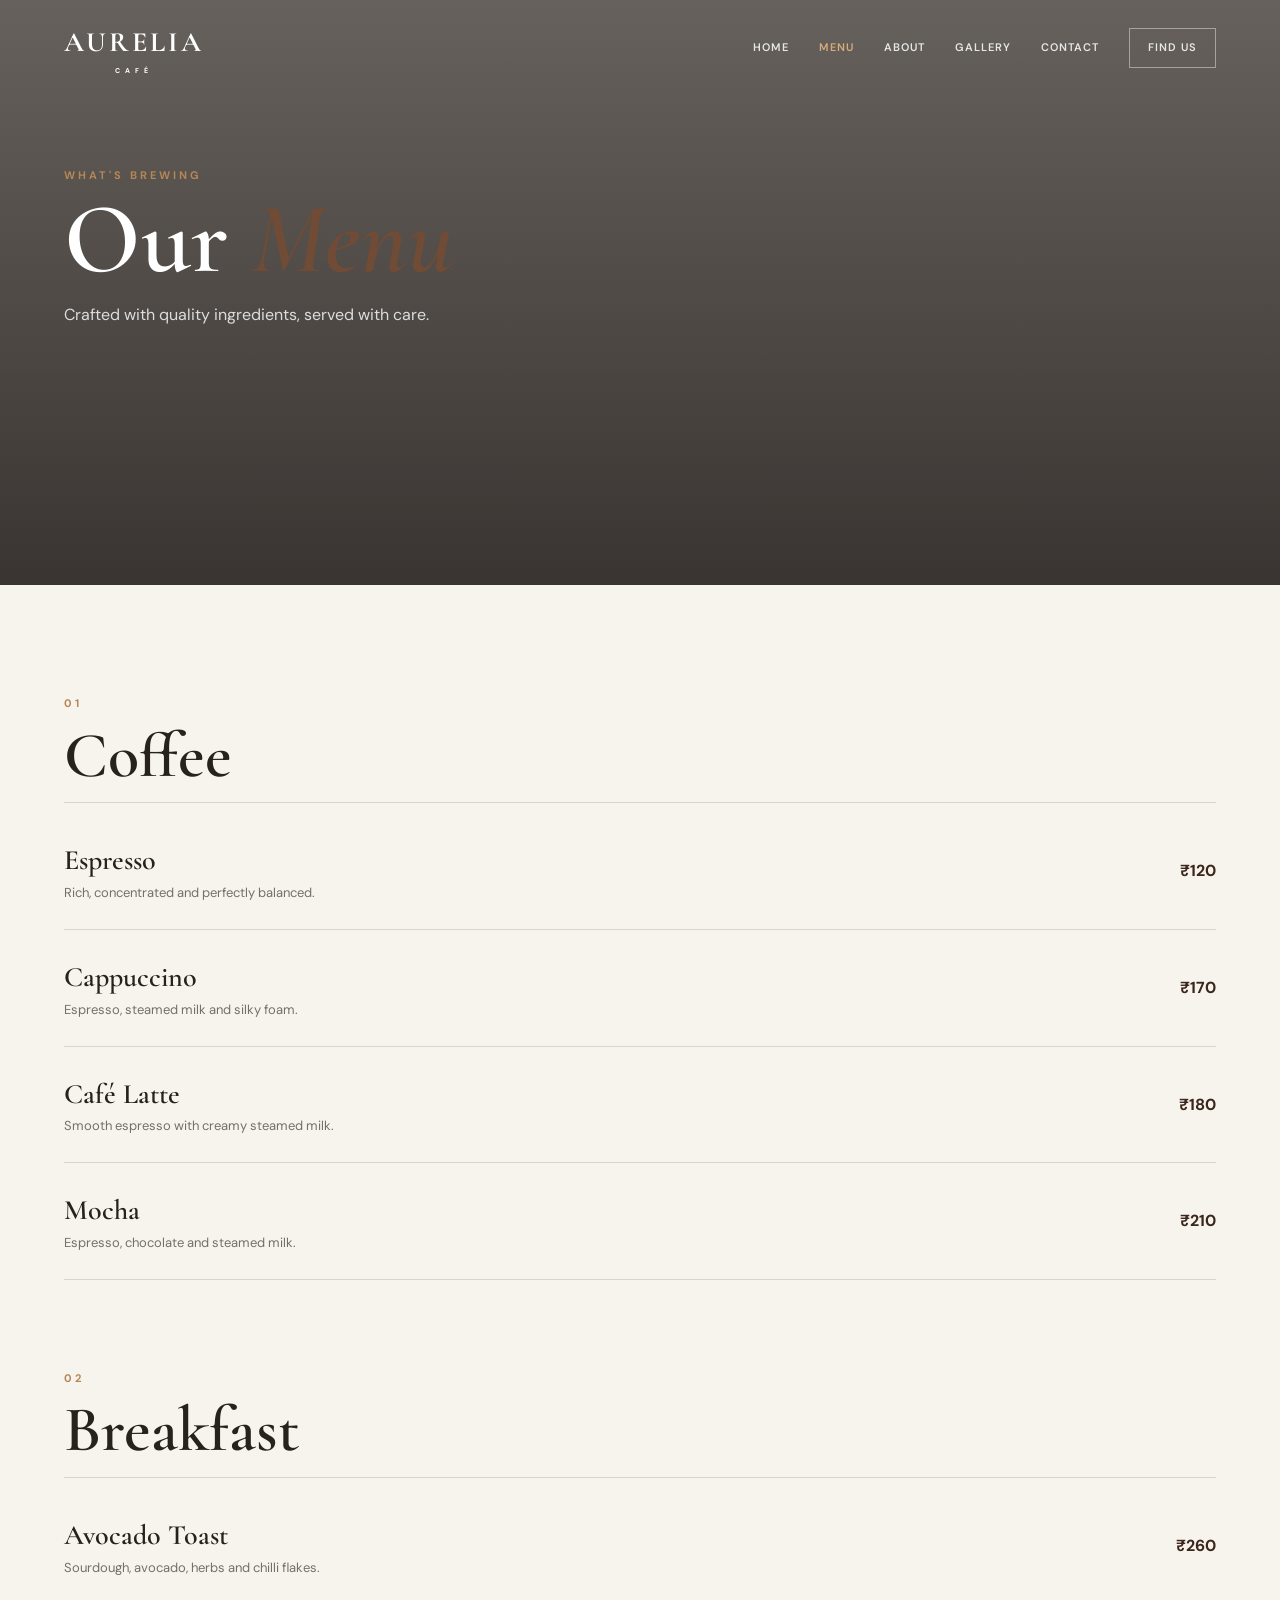
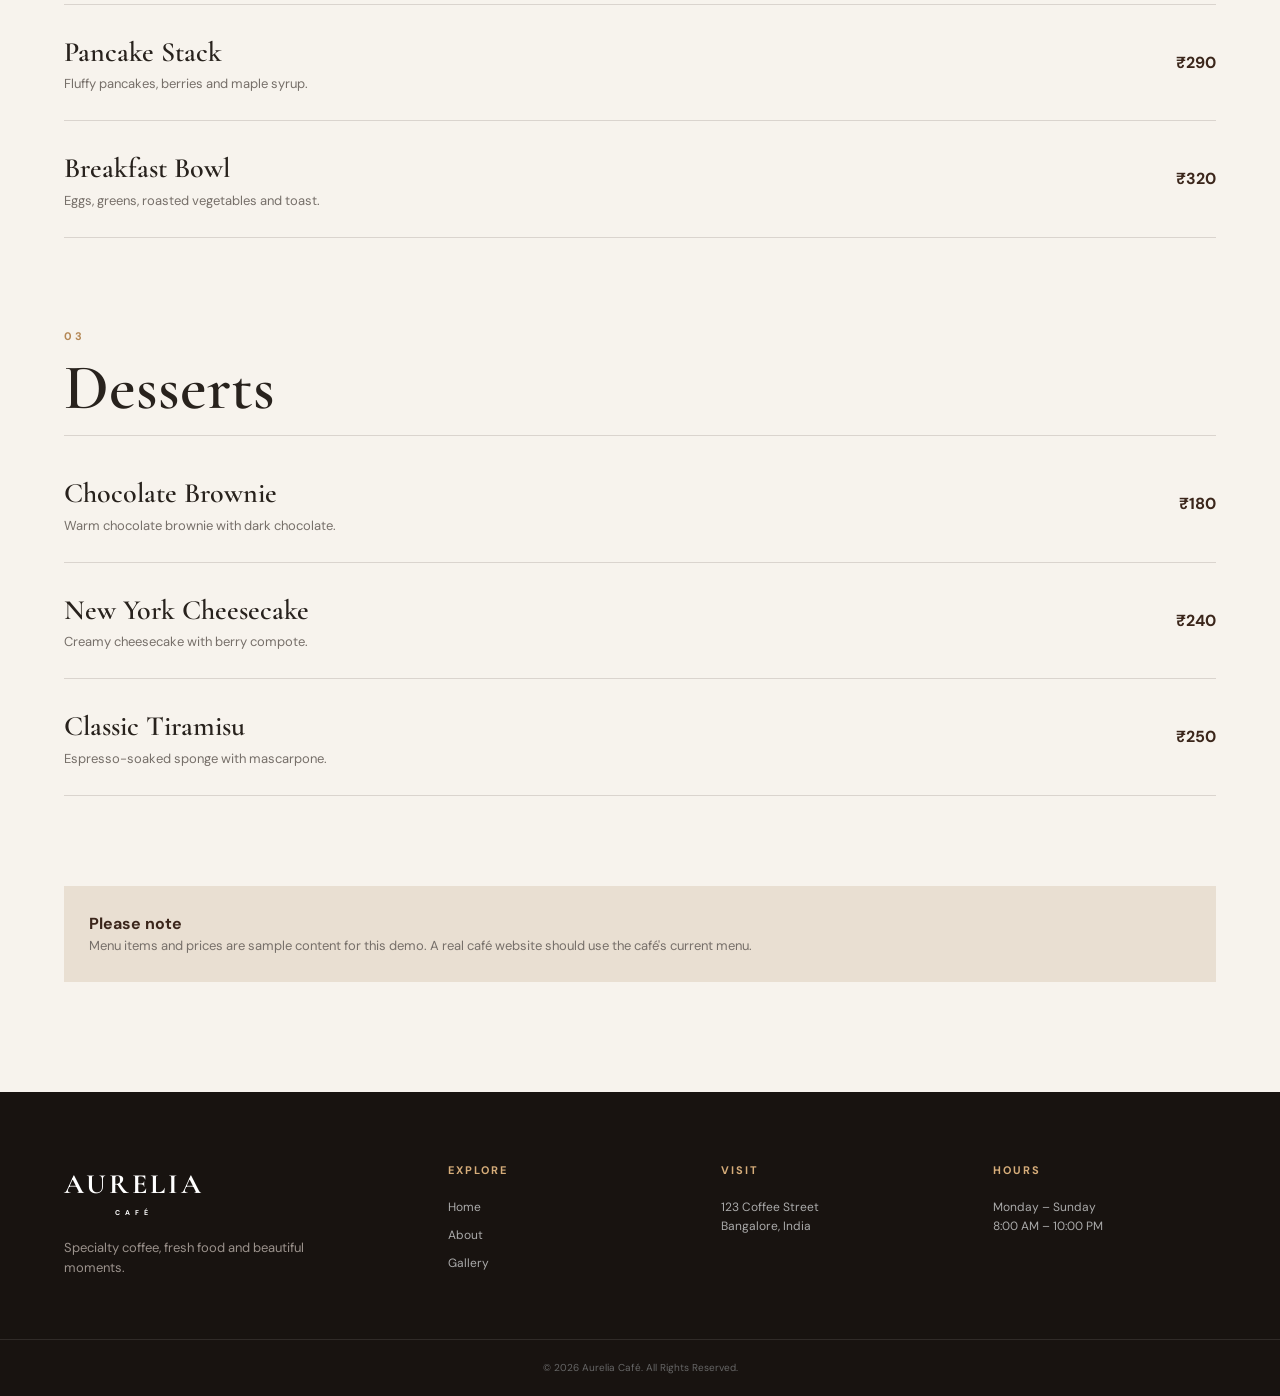
==== menu.html @ 05ec9505 "Add files via upload" ====
<!DOCTYPE html>
<html lang="en">
<head>
    <meta charset="UTF-8">
    <meta name="viewport"
          content="width=device-width, initial-scale=1.0">
    <title>Menu | Aurelia Café</title>
    <link rel="stylesheet" href="style.css">
    <link rel="preconnect" href="https://fonts.googleapis.com">
    <link rel="preconnect" href="https://fonts.gstatic.com" crossorigin>
    <link href="https://fonts.googleapis.com/css2?family=Cormorant+Garamond:wght@500;600;700&family=DM+Sans:wght@400;500;600;700&display=swap"
          rel="stylesheet">
</head>
<body>
<header class="navbar">
    <div class="container nav-container">
        <a href="index.html" class="logo">
            AURELIA
            <span>CAFÉ</span>
        </a>
        <button class="menu-toggle" id="menuToggle">
            ☰
        </button>
        <nav id="navMenu">
            <a href="index.html">
                Home
            </a>
            <a href="menu.html" class="active">
                Menu
            </a>
            <a href="about.html">
                About
            </a>
            <a href="gallery.html">
                Gallery
            </a>
            <a href="contact.html">
                Contact
            </a>
            <a href="contact.html" class="nav-button">
                Find Us
            </a>
        </nav>
    </div>
</header>
<section class="page-hero">
    <div class="container">
        <p class="eyebrow">
            WHAT'S BREWING
        </p>
        <h1>
            Our <em>Menu</em>
        </h1>
        <p>
            Crafted with quality ingredients,
            served with care.
        </p>
    </div>
</section>
<section class="section menu-section">
    <div class="container">
        <div class="menu-category">
            <div class="category-heading">
                <p class="eyebrow">
                    01
                </p>
                <h2>
                    Coffee
                </h2>
            </div>
            <div class="menu-list">
                <div class="menu-item">
                    <div>
                        <h3>
                            Espresso
                        </h3>
                        <p>
                            Rich, concentrated and perfectly balanced.
                        </p>
                    </div>
                    <strong>
                        ₹120
                    </strong>
                </div>
                <div class="menu-item">
                    <div>
                        <h3>
                            Cappuccino
                        </h3>
                        <p>
                            Espresso, steamed milk and silky foam.
                        </p>
                    </div>
                    <strong>
                        ₹170
                    </strong>
                </div>
                <div class="menu-item">
                    <div>
                        <h3>
                            Café Latte
                        </h3>
                        <p>
                            Smooth espresso with creamy steamed milk.
                        </p>
                    </div>
                    <strong>
                        ₹180
                    </strong>
                </div>
                <div class="menu-item">
                    <div>
                        <h3>
                            Mocha
                        </h3>
                        <p>
                            Espresso, chocolate and steamed milk.
                        </p>
                    </div>
                    <strong>
                        ₹210
                    </strong>
                </div>
            </div>
        </div>
        <div class="menu-category">
            <div class="category-heading">
                <p class="eyebrow">
                    02
                </p>
                <h2>
                    Breakfast
                </h2>
            </div>
            <div class="menu-list">
                <div class="menu-item">
                    <div>
                        <h3>
                            Avocado Toast
                        </h3>
                        <p>
                            Sourdough, avocado, herbs and chilli flakes.
                        </p>
                    </div>
                    <strong>
                        ₹260
                    </strong>
                </div>
                <div class="menu-item">
                    <div>
                        <h3>
                            Pancake Stack
                        </h3>
                        <p>
                            Fluffy pancakes, berries and maple syrup.
                        </p>
                    </div>
                    <strong>
                        ₹290
                    </strong>
                </div>
                <div class="menu-item">
                    <div>
                        <h3>
                            Breakfast Bowl
                        </h3>
                        <p>
                            Eggs, greens, roasted vegetables and toast.
                        </p>
                    </div>
                    <strong>
                        ₹320
                    </strong>
                </div>
            </div>
        </div>
        <div class="menu-category">
            <div class="category-heading">
                <p class="eyebrow">
                    03
                </p>
                <h2>
                    Desserts
                </h2>
            </div>
            <div class="menu-list">
                <div class="menu-item">
                    <div>
                        <h3>
                            Chocolate Brownie
                        </h3>
                        <p>
                            Warm chocolate brownie with dark chocolate.
                        </p>
                    </div>
                    <strong>
                        ₹180
                    </strong>
                </div>
                <div class="menu-item">
                    <div>
                        <h3>
                            New York Cheesecake
                        </h3>
                        <p>
                            Creamy cheesecake with berry compote.
                        </p>
                    </div>
                    <strong>
                        ₹240
                    </strong>
                </div>
                <div class="menu-item">
                    <div>
                        <h3>
                            Classic Tiramisu
                        </h3>
                        <p>
                            Espresso-soaked sponge with mascarpone.
                        </p>
                    </div>
                    <strong>
                        ₹250
                    </strong>
                </div>
            </div>
        </div>
        <div class="menu-note">
            <strong>
                Please note
            </strong>
            <p>
                Menu items and prices are sample content for this demo.
                A real café website should use the café's current menu.
            </p>
        </div>
    </div>
</section>
<footer>
    <div class="container footer-grid">
        <div>
            <a href="index.html" class="logo">
                AURELIA
                <span>CAFÉ</span>
            </a>
            <p class="footer-text">
                Specialty coffee, fresh food and beautiful moments.
            </p>
        </div>
        <div>
            <h4>
                Explore
            </h4>
            <a href="index.html">
                Home
            </a>
            <a href="about.html">
                About
            </a>
            <a href="gallery.html">
                Gallery
            </a>
        </div>
        <div>
            <h4>
                Visit
            </h4>
            <p>
                123 Coffee Street
                <br>
                Bangalore, India
            </p>
        </div>
        <div>
            <h4>
                Hours
            </h4>
            <p>
                Monday – Sunday
                <br>
                8:00 AM – 10:00 PM
            </p>
        </div>
    </div>
    <div class="copyright">
        © 2026 Aurelia Café. All Rights Reserved.
    </div>
</footer>
<script src="script.js"></script>
</body>
</html>
---- style.css ----
* {
    margin: 0;
    padding: 0;
    box-sizing: border-box;
}

html {
    scroll-behavior: smooth;
}

body {
    background: #f7f3ed;
    color: #28221d;
    font-family: "DM Sans", sans-serif;
    line-height: 1.6;
}

img {
    display: block;
    width: 100%;
}

a {
    color: inherit;
    text-decoration: none;
}

:root {
    --cream: #f7f3ed;
    --cream-dark: #e9dfd2;
    --brown: #3b261b;
    --brown-light: #704b36;
    --gold: #b48755;
    --black: #181310;
    --white: #ffffff;
    --gray: #766f69;
    --border: rgba(59,38,27,0.15);
}

.container {
    width: 90%;
    max-width: 1200px;
    margin: auto;
}

.section {
    padding: 110px 0;
}

.eyebrow {
    color: var(--gold);
    font-size: 11px;
    font-weight: 700;
    letter-spacing: 3px;
    text-transform: uppercase;
    margin-bottom: 12px;
}

h1,
h2,
h3 {
    font-family: "Cormorant Garamond", serif;
    font-weight: 600;
}

h2 {
    font-size: clamp(42px, 5vw, 68px);
    line-height: 0.98;
}

h2 em,
h1 em {
    color: var(--brown-light);
    font-style: italic;
}

.btn {
    display: inline-flex;
    align-items: center;
    justify-content: center;
    background: var(--brown);
    color: white;
    padding: 15px 27px;
    font-size: 11px;
    font-weight: 700;
    letter-spacing: 1px;
    text-transform: uppercase;
    transition: 0.3s;
}

.btn:hover {
    background: var(--gold);
    transform: translateY(-3px);
}

.btn-light {
    background: transparent;
    border: 1px solid white;
    margin-left: 10px;
}

.btn-light:hover {
    background: white;
    color: var(--brown);
}

.navbar {
    position: fixed;
    top: 0;
    left: 0;
    width: 100%;
    z-index: 1000;
    padding: 20px 0;
    color: white;
    transition: 0.3s;
}

.navbar.scrolled {
    background: rgba(24,19,16,0.96);
    padding: 13px 0;
}

.nav-container {
    display: flex;
    align-items: center;
    justify-content: space-between;
}

.logo {
    font-family: "Cormorant Garamond", serif;
    font-size: 28px;
    font-weight: 700;
    letter-spacing: 3px;
}

.logo span {
    display: block;
    font-family: "DM Sans", sans-serif;
    font-size: 7px;
    letter-spacing: 5px;
    text-align: center;
}

nav {
    display: flex;
    align-items: center;
    gap: 30px;
}

nav a {
    font-size: 11px;
    font-weight: 600;
    text-transform: uppercase;
    letter-spacing: 1px;
    opacity: 0.85;
    transition: 0.3s;
}

nav a:hover,
nav a.active {
    opacity: 1;
    color: #d6ad7a;
}

.nav-button {
    border: 1px solid rgba(255,255,255,0.5);
    padding: 10px 18px;
}

.menu-toggle {
    display: none;
    border: none;
    background: none;
    color: white;
    font-size: 26px;
    cursor: pointer;
}

.hero {
    min-height: 100vh;
    display: flex;
    align-items: center;
    position: relative;
    color: white;
    background:
        url("https://images.unsplash.com/photo-1495474472287-4d71bcdd2085?auto=format&fit=crop&w=1900&q=90")
        center/cover no-repeat;
}

.hero-overlay {
    position: absolute;
    inset: 0;
    background:
        linear-gradient(
            90deg,
            rgba(24,19,16,0.9),
            rgba(24,19,16,0.35)
        );
}

.hero-content {
    position: relative;
    z-index: 2;
    max-width: 700px;
    padding-top: 80px;
}

.hero h1 {
    font-size: clamp(60px, 8vw, 105px);
    line-height: 0.82;
}

.hero h1 em {
    color: #d6ad7a;
}

.hero-text {
    max-width: 550px;
    color: #ddd;
    margin: 30px 0;
    font-size: 16px;
}

.hero-buttons {
    display: flex;
}

.intro {
    background: var(--cream);
}

.intro-grid {
    display: grid;
    grid-template-columns: 1fr 1fr;
    gap: 100px;
    align-items: center;
}

.large-text {
    color: var(--gray);
    font-size: 18px;
    max-width: 550px;
}

.text-link {
    display: inline-block;
    margin-top: 20px;
    color: var(--brown);
    font-size: 11px;
    font-weight: 700;
    letter-spacing: 1px;
    text-transform: uppercase;
    border-bottom: 1px solid var(--brown);
    padding-bottom: 4px;
}

.featured {
    background: white;
}

.section-heading {
    display: flex;
    justify-content: space-between;
    align-items: end;
    margin-bottom: 45px;
}

.food-grid {
    display: grid;
    grid-template-columns:
        repeat(3, 1fr);
    gap: 25px;
}

.food-card {
    background: var(--cream);
    transition: 0.3s;
}

.food-card:hover {
    transform: translateY(-7px);
}

.food-image {
    height: 310px;
    overflow: hidden;
}

.food-image img {
    height: 100%;
    object-fit: cover;
    transition: 0.5s;
}

.food-card:hover img {
    transform: scale(1.05);
}

.food-info {
    padding: 25px;
}

.food-info span {
    color: var(--gold);
    font-size: 10px;
    font-weight: 700;
    letter-spacing: 2px;
    text-transform: uppercase;
}

.food-info h3 {
    font-size: 29px;
    margin: 5px 0;
}

.food-info p {
    color: var(--gray);
    font-size: 13px;
    margin-bottom: 15px;
}

.food-info strong {
    color: var(--brown);
}

.experience {
    display: grid;
    grid-template-columns: 1fr 1fr;
    min-height: 600px;
}

.experience-image {
    background:
        url("https://images.unsplash.com/photo-1501339847302-ac426a4a7cbb?auto=format&fit=crop&w=1200&q=90")
        center/cover no-repeat;
}

.experience-content {
    background: var(--brown);
    color: white;
    display: flex;
    flex-direction: column;
    justify-content: center;
    padding: 12%;
}

.experience-content h2 {
    margin-bottom: 25px;
}

.experience-content h2 em {
    color: #d6ad7a;
}

.experience-content p:not(.eyebrow) {
    color: #d0c5bd;
    max-width: 450px;
    margin-bottom: 30px;
}

.experience-content .btn {
    align-self: flex-start;
    background: var(--gold);
}

.features {
    background: var(--cream-dark);
}

.feature-grid {
    display: grid;
    grid-template-columns:
        repeat(3, 1fr);
    gap: 50px;
}

.feature span {
    color: var(--gold);
    font-size: 12px;
}

.feature h3 {
    font-size: 30px;
    margin: 8px 0;
}

.feature p {
    color: var(--gray);
    font-size: 14px;
}

.cta {
    padding: 120px 0;
    text-align: center;
    background:
        linear-gradient(
            rgba(24,19,16,0.8),
            rgba(24,19,16,0.8)
        ),
        url("https://images.unsplash.com/photo-1554118811-1e0d58224f24?auto=format&fit=crop&w=1900&q=90")
        center/cover fixed;
    color: white;
}

.cta h2 {
    font-size: clamp(48px, 7vw, 85px);
    margin-bottom: 35px;
}

.cta h2 em {
    color: #d6ad7a;
}

.page-hero {
    min-height: 65vh;
    display: flex;
    align-items: end;
    padding-bottom: 90px;
    color: white;
    background:
        linear-gradient(
            rgba(24,19,16,0.65),
            rgba(24,19,16,0.85)
        ),
        url("https://images.unsplash.com/photo-1559925393-8be0ec4767c8?auto=format&fit=crop&w=1900&q=90")
        center/cover;
}

.page-hero h1 {
    font-size: clamp(65px, 8vw, 100px);
    line-height: 0.85;
}

.page-hero p:last-child {
    color: #ddd;
    margin-top: 20px;
}

.menu-section {
    background: var(--cream);
}

.menu-category {
    margin-bottom: 90px;
}

.category-heading {
    border-bottom: 1px solid var(--border);
    margin-bottom: 10px;
}

.category-heading h2 {
    margin-bottom: 15px;
}

.menu-item {
    display: flex;
    justify-content: space-between;
    align-items: center;
    gap: 30px;
    padding: 25px 0;
    border-bottom: 1px solid var(--border);
}

.menu-item h3 {
    font-size: 28px;
}

.menu-item p {
    color: var(--gray);
    font-size: 13px;
}

.menu-item strong {
    color: var(--brown);
    white-space: nowrap;
}

.menu-note {
    padding: 25px;
    background: var(--cream-dark);
}

.menu-note strong {
    color: var(--brown);
}

.menu-note p {
    color: var(--gray);
    font-size: 13px;
}

.story {
    background: white;
}

.story-grid {
    display: grid;
    grid-template-columns:
        1fr 1fr;
    gap: 90px;
    align-items: center;
}

.story-image {
    height: 600px;
}

.story-image img {
    height: 100%;
    object-fit: cover;
}

.story-content p:not(.eyebrow) {
    color: var(--gray);
    margin-top: 20px;
    font-size: 15px;
}

.story-content h2 {
    max-width: 500px;
}

.values {
    background: var(--cream-dark);
}

.center {
    text-align: center;
}

.value-grid {
    display: grid;
    grid-template-columns:
        repeat(3, 1fr);
    gap: 25px;
}

.value-card {
    padding: 40px;
    background: var(--cream);
    border: 1px solid var(--border);
}

.value-card span {
    color: var(--gold);
    font-size: 12px;
}

.value-card h3 {
    font-size: 34px;
    margin: 10px 0;
}

.value-card p {
    color: var(--gray);
    font-size: 14px;
}

.quote-section {
    padding: 130px 0;
    background: var(--brown);
    color: white;
    text-align: center;
}

blockquote {
    font-family: "Cormorant Garamond", serif;
    font-size: clamp(42px, 6vw, 75px);
    font-style: italic;
    line-height: 0.95;
    max-width: 900px;
    margin: auto;
}

.quote-section p {
    color: #d6ad7a;
    margin-top: 25px;
}

.gallery-page {
    background: var(--cream);
}

.gallery-grid-large {
    display: grid;
    grid-template-columns:
        repeat(3, 1fr);
    grid-auto-rows: 300px;
    gap: 15px;
}

.gallery-photo {
    overflow: hidden;
}

.gallery-photo.large {
    grid-row: span 2;
}

.gallery-photo img {
    height: 100%;
    object-fit: cover;
    transition: 0.6s;
}

.gallery-photo:hover img {
    transform: scale(1.05);
}

.gallery-cta {
    padding: 120px 0;
    background: var(--cream-dark);
    text-align: center;
}

.gallery-cta h2 {
    margin-bottom: 30px;
}

.contact-section {
    background: var(--cream);
}

.contact-grid {
    display: grid;
    grid-template-columns:
        0.9fr 1.1fr;
    gap: 90px;
}

.contact-info h2 {
    margin-bottom: 20px;
}

.contact-info > p:not(.eyebrow) {
    color: var(--gray);
    max-width: 500px;
    margin-bottom: 35px;
}

.contact-detail {
    margin-bottom: 25px;
}

.contact-detail span {
    color: var(--gold);
    font-size: 10px;
    font-weight: 700;
    letter-spacing: 2px;
}

.contact-detail p {
    margin-top: 5px;
    color: var(--brown);
}

.contact-form-box {
    background: white;
    padding: 45px;
}

.contact-form-box h2 {
    margin-bottom: 30px;
}

.contact-form {
    display: flex;
    flex-direction: column;
    gap: 15px;
}

.form-row {
    display: grid;
    grid-template-columns:
        1fr 1fr;
    gap: 15px;
}

.contact-form input,
.contact-form textarea,
.contact-form select {
    width: 100%;
    border: none;
    border-bottom: 1px solid var(--border);
    background: transparent;
    padding: 15px 5px;
    outline: none;
    font-family: inherit;
    color: var(--brown);
}

.contact-form textarea {
    min-height: 130px;
    resize: vertical;
}

.contact-form input:focus,
.contact-form textarea:focus,
.contact-form select:focus {
    border-color: var(--gold);
}

.form-message {
    color: var(--brown-light);
    font-size: 12px;
}

.map-section {
    height: 400px;
}

.map-section iframe {
    width: 100%;
    height: 100%;
    border: 0;
}

footer {
    background: var(--black);
    color: white;
    padding: 70px 0 20px;
}

.footer-grid {
    display: grid;
    grid-template-columns:
        1.5fr 1fr 1fr 1fr;
    gap: 50px;
    padding-bottom: 50px;
}

.footer-grid .logo {
    display: inline-block;
}

.footer-text {
    color: #9b928c;
    max-width: 300px;
    margin-top: 15px;
    font-size: 13px;
}

footer h4 {
    color: #d6ad7a;
    font-size: 11px;
    letter-spacing: 2px;
    text-transform: uppercase;
    margin-bottom: 18px;
}
footer a:not(.logo) {
    display: block;
    color: #aaa;
    font-size: 12px;
    margin-bottom: 9px;
    transition: 0.3s;
}

footer a:hover {
    color: white;
}

footer p {
    color: #aaa;
    font-size: 12px;
    margin-bottom: 10px;
}

.copyright {
    border-top: 1px solid rgba(255,255,255,0.1);
    padding-top: 20px;
    text-align: center;
    color: #666;
    font-size: 10px;
}

@media (max-width: 900px) {
    .menu-toggle {
        display: block;
    }
    nav {
        position: absolute;
        top: 100%;
        left: 0;
        width: 100%;
        background: var(--black);
        display: none;
        flex-direction: column;
        gap: 0;
        padding: 15px 0;
    }

    nav.open {
        display: flex;
    }

    nav a {
        width: 100%;
        text-align: center;
        padding: 13px;
    }

    .nav-button {
        border: none;
    }

    .intro-grid,
    .story-grid,
    .contact-grid {
        grid-template-columns: 1fr;
        gap: 50px;
    }

    .food-grid {
        grid-template-columns: 1fr;
    }

    .experience {
        grid-template-columns: 1fr;
    }

    .experience-image {
        min-height: 450px;
    }

    .feature-grid,
    .value-grid {
        grid-template-columns: 1fr;
    }

    .gallery-grid-large {
        grid-template-columns:
            repeat(2, 1fr);
        grid-auto-rows: 250px;
    }

    .gallery-photo.large {
        grid-row: span 1;
    }

    .footer-grid {
        grid-template-columns:
            repeat(2, 1fr);
    }
}

@media (max-width: 600px) {
    .section {
        padding: 75px 0;
    }
    .hero {
        min-height: 90vh;
    }
    .hero h1 {
        font-size: 60px;
    }
    .hero-buttons {
        flex-direction: column;
        gap: 10px;
    }
    .btn-light {
        margin-left: 0;
    }
    .section-heading {
        flex-direction: column;
        align-items: flex-start;
        gap: 15px;
    }

    .food-image {
        height: 260px;
    }

    .experience-image {
        min-height: 350px;
    }

    .experience-content {
        padding: 70px 8%;
    }

    .menu-item h3 {
        font-size: 24px;
    }

    .gallery-grid-large {
        grid-template-columns: 1fr;
        grid-auto-rows: 300px;
    }

    .form-row {
        grid-template-columns: 1fr;
    }

    .contact-form-box {
        padding: 30px 20px;
    }

    .footer-grid {
        grid-template-columns: 1fr;
    }
}
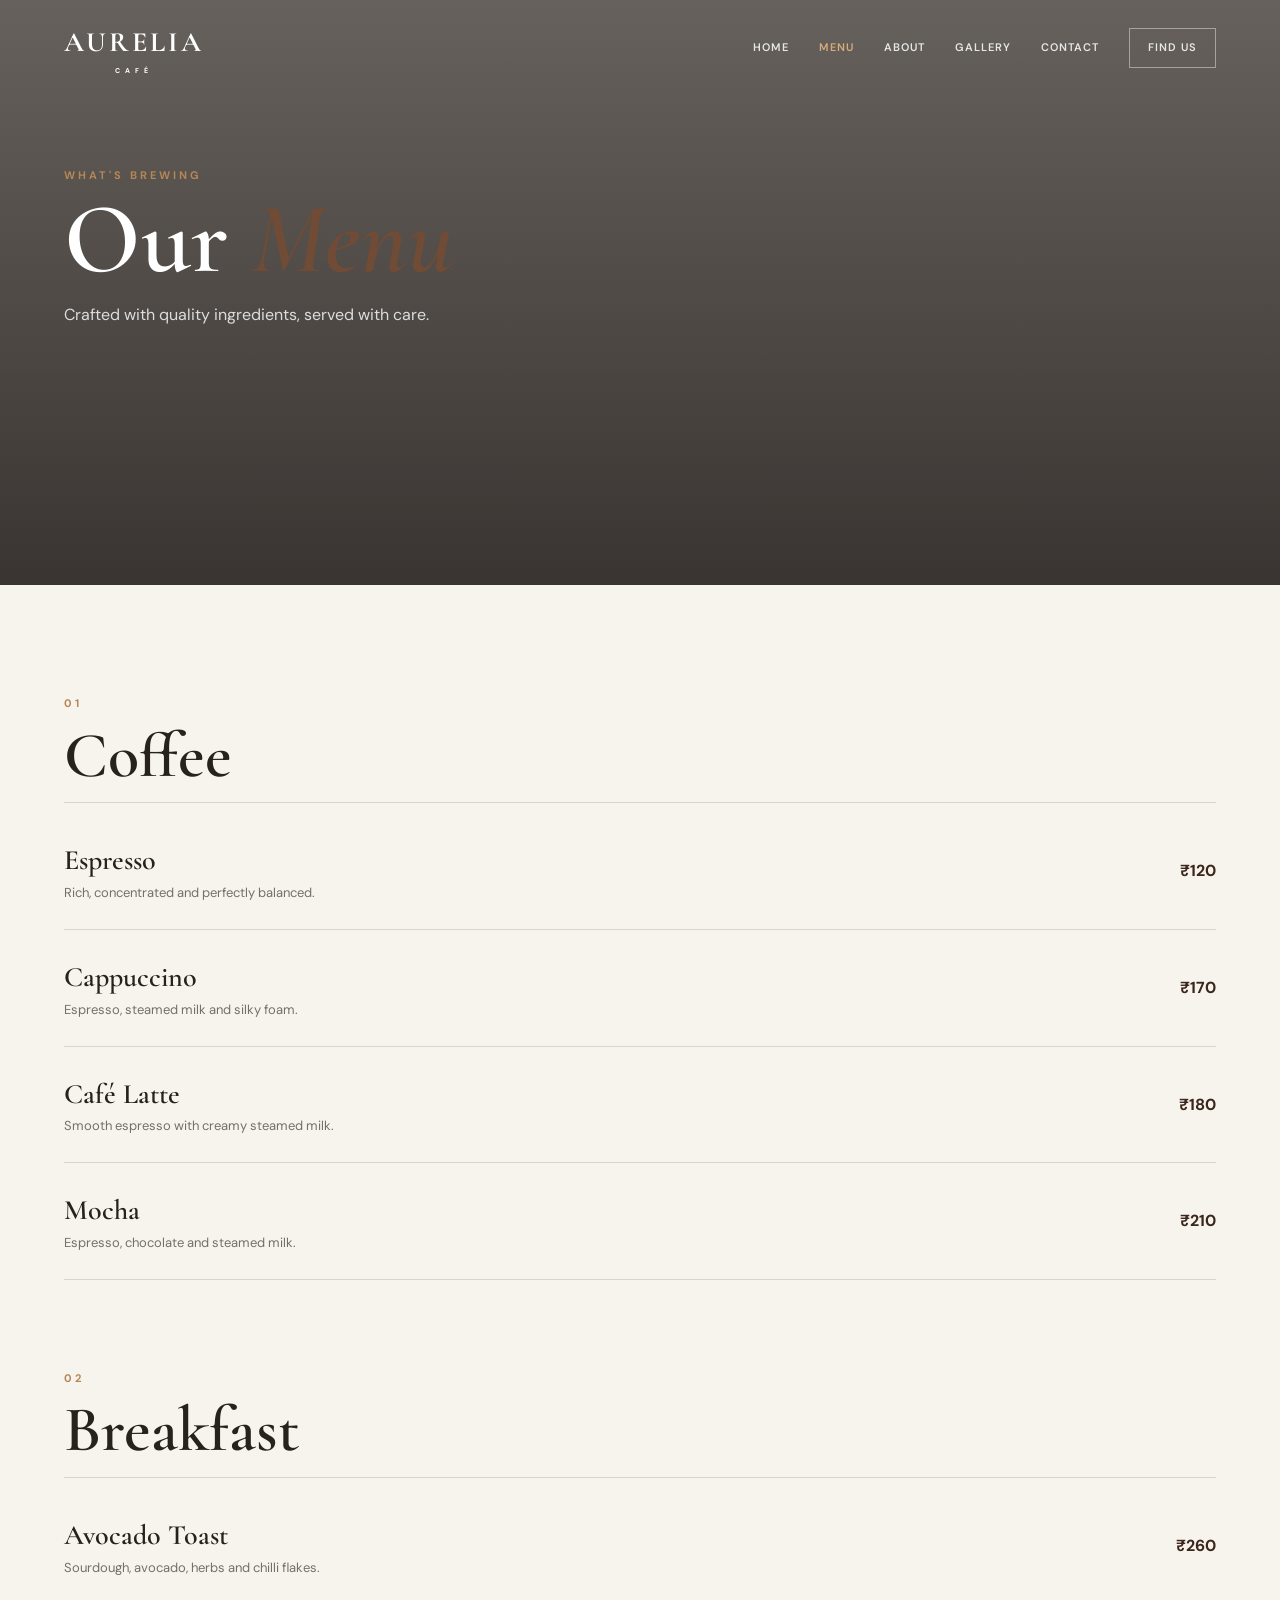
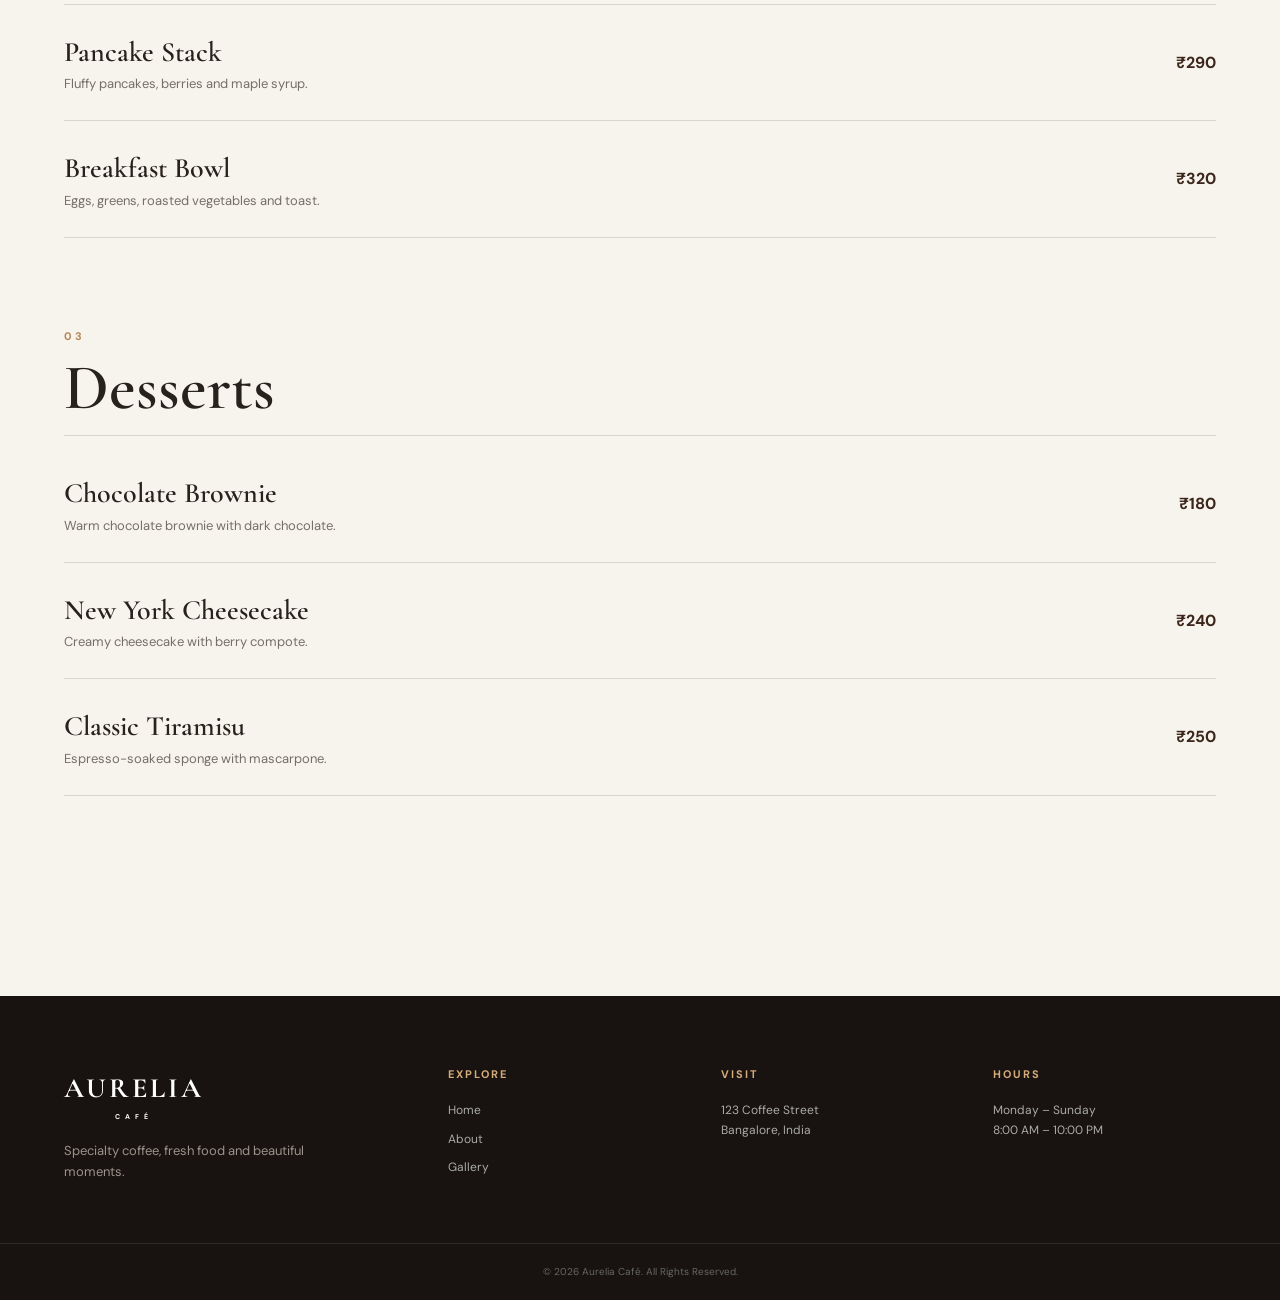
==== commit 3374d694: "Update menu.html" ====
--- a/menu.html
+++ b/menu.html
@@ -225,15 +225,6 @@
                 </div>
             </div>
         </div>
-        <div class="menu-note">
-            <strong>
-                Please note
-            </strong>
-            <p>
-                Menu items and prices are sample content for this demo.
-                A real café website should use the café's current menu.
-            </p>
-        </div>
     </div>
 </section>
 <footer>
@@ -288,4 +279,4 @@
 </footer>
 <script src="script.js"></script>
 </body>
-</html>+</html>
